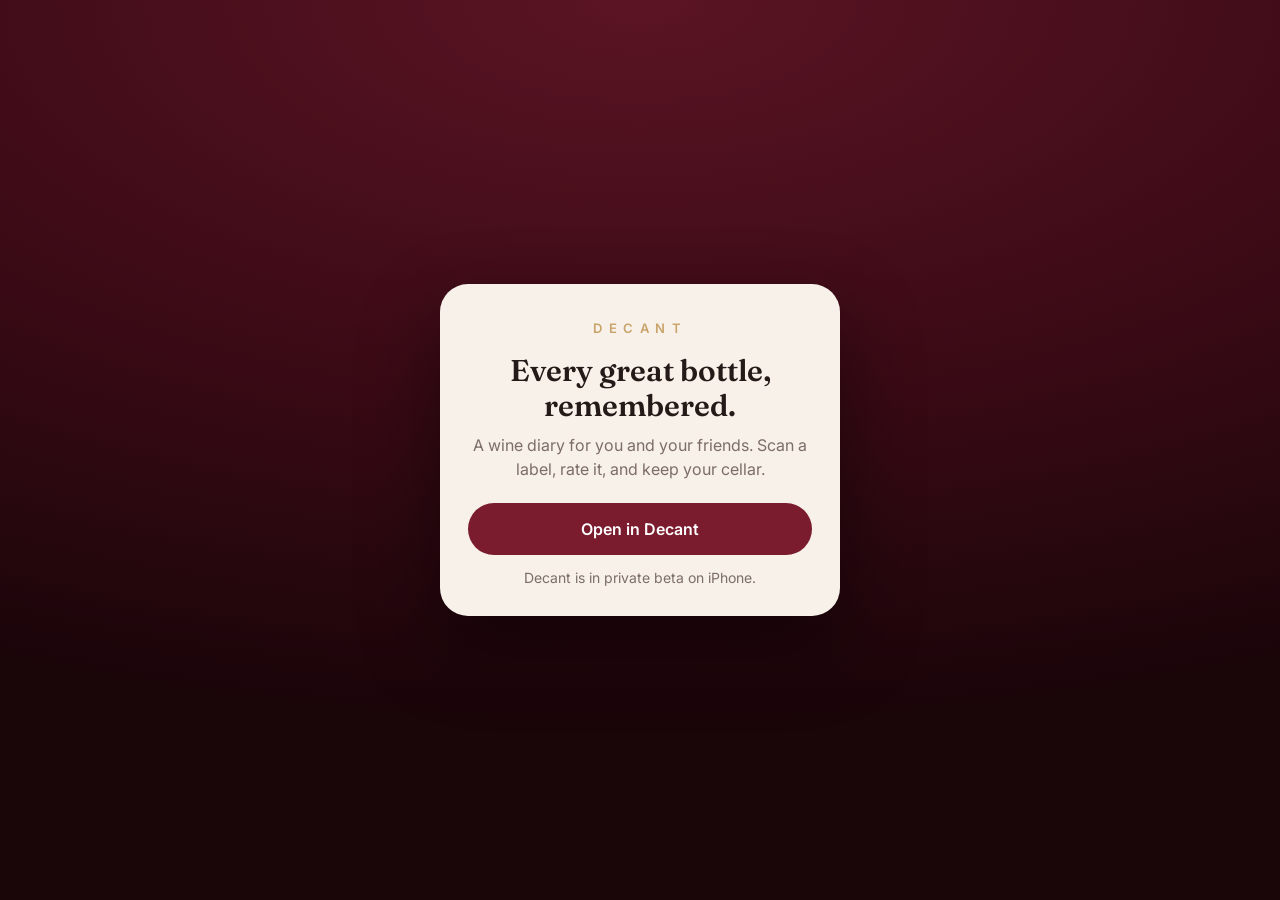
==== web/index.html @ cff49ea8 "LWIN catalog, invite-only membership, editable tastings and UI polish - Replace the editorial seed c" ====
<!doctype html>
<html lang="en">
<head>
<meta charset="utf-8">
<meta name="viewport" content="width=device-width, initial-scale=1">
<title>Decant</title>
<meta name="description" content="Decant is a wine diary for you and your friends. Scan a label, rate it, keep your cellar.">
<meta property="og:title" content="Decant">
<meta property="og:description" content="A wine diary for you and your friends. Invite-only for now.">
<meta name="theme-color" content="#4A0F1C">
<link rel="preconnect" href="https://fonts.googleapis.com">
<link href="https://fonts.googleapis.com/css2?family=Fraunces:opsz,wght@9..144,600&family=Inter:wght@400;600&display=swap" rel="stylesheet">
<style>
  :root { --cream: #F7F1EA; --burgundy: #7A1C2E; --deep: #3A0A15; --gold: #C9A46A; --ink: #241A17; --muted: #7C6E66; }
  * { box-sizing: border-box; }
  body { margin: 0; min-height: 100vh; display: grid; place-items: center; padding: 24px 16px;
         background: radial-gradient(120% 80% at 50% 0%, #5B1424 0%, var(--deep) 55%, #1A0509 100%);
         font-family: Inter, system-ui, sans-serif; color: var(--ink); }
  .card { width: 100%; max-width: 400px; background: var(--cream); border-radius: 28px; padding: 36px 28px 28px;
          text-align: center; box-shadow: 0 30px 80px rgba(0,0,0,.45); }
  .mark { letter-spacing: .5em; color: var(--gold); font-weight: 600; font-size: 13px; margin-bottom: 18px; }
  h1 { font-family: Fraunces, Georgia, serif; font-weight: 600; font-size: 30px; line-height: 1.15; margin: 0 0 10px; }
  p { color: var(--muted); line-height: 1.5; margin: 0 0 22px; }
  .code { font: 600 28px/1 ui-monospace, Menlo, monospace; letter-spacing: .3em; padding: 16px 0 16px .3em;
          border: 1.5px dashed var(--gold); border-radius: 16px; margin: 0 0 22px; background: #fff8; }
  .btn { display: block; text-decoration: none; background: var(--burgundy); color: #fff; font-weight: 600;
         padding: 16px; border-radius: 999px; margin-bottom: 12px; }
  .ghost { color: var(--burgundy); font-weight: 600; font-size: 14px; text-decoration: none; }
  .hidden { display: none; }
</style>
</head>
<body>
<main class="card">
  <div class="mark">DECANT</div>
  <h1 id="title">Every great bottle, remembered.</h1>
  <p id="body">A wine diary for you and your friends. Scan a label, rate it, and keep your cellar.</p>
  <div id="code" class="code hidden"></div>
  <a id="open" class="btn" href="decant://">Open in Decant</a>
  <p style="font-size:14px;margin:6px 0 0">Decant is in private beta on iPhone.</p>
</main>
<script>
  // Universal links open the app directly when it's installed; this page is the fallback.
  const [, kind, value] = location.pathname.split("/");
  const safe = (value || "").replace(/[^A-Za-z0-9-]/g, "");
  const copy = {
    t: ["A tasting on Decant", "Someone shared a tasting with you. Open it in Decant to see the rating and review."],
    u: ["A Decant profile", "See their diary, cellar highlights and favourite bottles in Decant."],
    w: ["A wine on Decant", "See ratings and reviews for this wine in Decant."],
    invite: ["You're invited to Decant", "Decant is invite-only. Use this code when you sign up."],
  }[kind];
  if (copy && safe) {
    document.getElementById("title").textContent = copy[0];
    document.getElementById("body").textContent = copy[1];
    document.getElementById("open").href = `decant://${kind}/${safe}`;
    if (kind === "invite") {
      const el = document.getElementById("code");
      el.textContent = safe.toUpperCase();
      el.classList.remove("hidden");
    }
  }
</script>
</body>
</html>
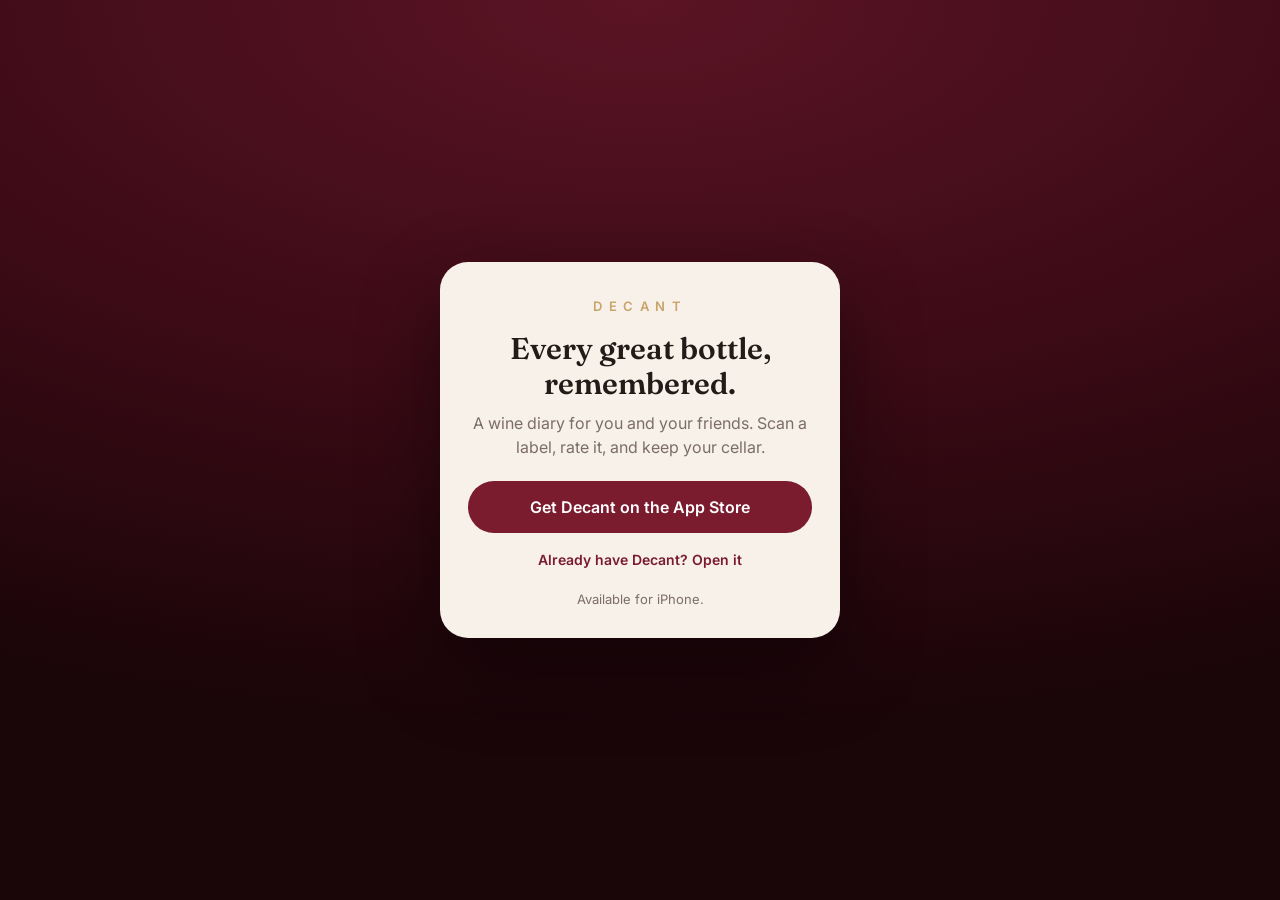
==== commit 1c1f6eea: "Fix avatar uploads, send share links to the App Store, show unlimited invites - Storage: add a SELEC" ====
--- a/web/index.html
+++ b/web/index.html
@@ -8,6 +8,7 @@
 <meta property="og:title" content="Decant">
 <meta property="og:description" content="A wine diary for you and your friends. Invite-only for now.">
 <meta name="theme-color" content="#4A0F1C">
+<meta name="apple-itunes-app" content="app-id=6827748559">
 <link rel="preconnect" href="https://fonts.googleapis.com">
 <link href="https://fonts.googleapis.com/css2?family=Fraunces:opsz,wght@9..144,600&family=Inter:wght@400;600&display=swap" rel="stylesheet">
 <style>
@@ -25,7 +26,8 @@
           border: 1.5px dashed var(--gold); border-radius: 16px; margin: 0 0 22px; background: #fff8; }
   .btn { display: block; text-decoration: none; background: var(--burgundy); color: #fff; font-weight: 600;
          padding: 16px; border-radius: 999px; margin-bottom: 12px; }
-  .ghost { color: var(--burgundy); font-weight: 600; font-size: 14px; text-decoration: none; }
+  .ghost { color: var(--burgundy); font-weight: 600; font-size: 14px; text-decoration: none; display: inline-block; padding: 6px 0; }
+  .ghost-btn { width: 100%; border: 1.5px solid var(--burgundy); background: transparent; color: var(--burgundy); font: inherit; font-weight: 600; cursor: pointer; }
   .hidden { display: none; }
 </style>
 </head>
@@ -35,8 +37,10 @@
   <h1 id="title">Every great bottle, remembered.</h1>
   <p id="body">A wine diary for you and your friends. Scan a label, rate it, and keep your cellar.</p>
   <div id="code" class="code hidden"></div>
-  <a id="open" class="btn" href="decant://">Open in Decant</a>
-  <p style="font-size:14px;margin:6px 0 0">Decant is in private beta on iPhone.</p>
+  <button id="copy" class="btn ghost-btn hidden" type="button">Copy invite code</button>
+  <a id="store" class="btn" href="https://apps.apple.com/us/app/decant-wine-scanner-cellar/id6827748559">Get Decant on the App Store</a>
+  <a id="open" class="ghost" href="decant://">Already have Decant? Open it</a>
+  <p style="font-size:13px;margin:16px 0 0">Available for iPhone.</p>
 </main>
 <script>
   // Universal links open the app directly when it's installed; this page is the fallback.
@@ -46,7 +50,7 @@
     t: ["A tasting on Decant", "Someone shared a tasting with you. Open it in Decant to see the rating and review."],
     u: ["A Decant profile", "See their diary, cellar highlights and favourite bottles in Decant."],
     w: ["A wine on Decant", "See ratings and reviews for this wine in Decant."],
-    invite: ["You're invited to Decant", "Decant is invite-only. Use this code when you sign up."],
+    invite: ["You're invited to Decant", "Decant is invite-only. Get the app, then enter this code when you sign up."],
   }[kind];
   if (copy && safe) {
     document.getElementById("title").textContent = copy[0];
@@ -56,6 +60,12 @@
       const el = document.getElementById("code");
       el.textContent = safe.toUpperCase();
       el.classList.remove("hidden");
+      const copyBtn = document.getElementById("copy");
+      copyBtn.classList.remove("hidden");
+      copyBtn.addEventListener("click", async () => {
+        try { await navigator.clipboard.writeText(safe.toUpperCase()); copyBtn.textContent = "Copied"; }
+        catch { const r = document.createRange(); r.selectNodeContents(el); getSelection().removeAllRanges(); getSelection().addRange(r); }
+      });
     }
   }
 </script>
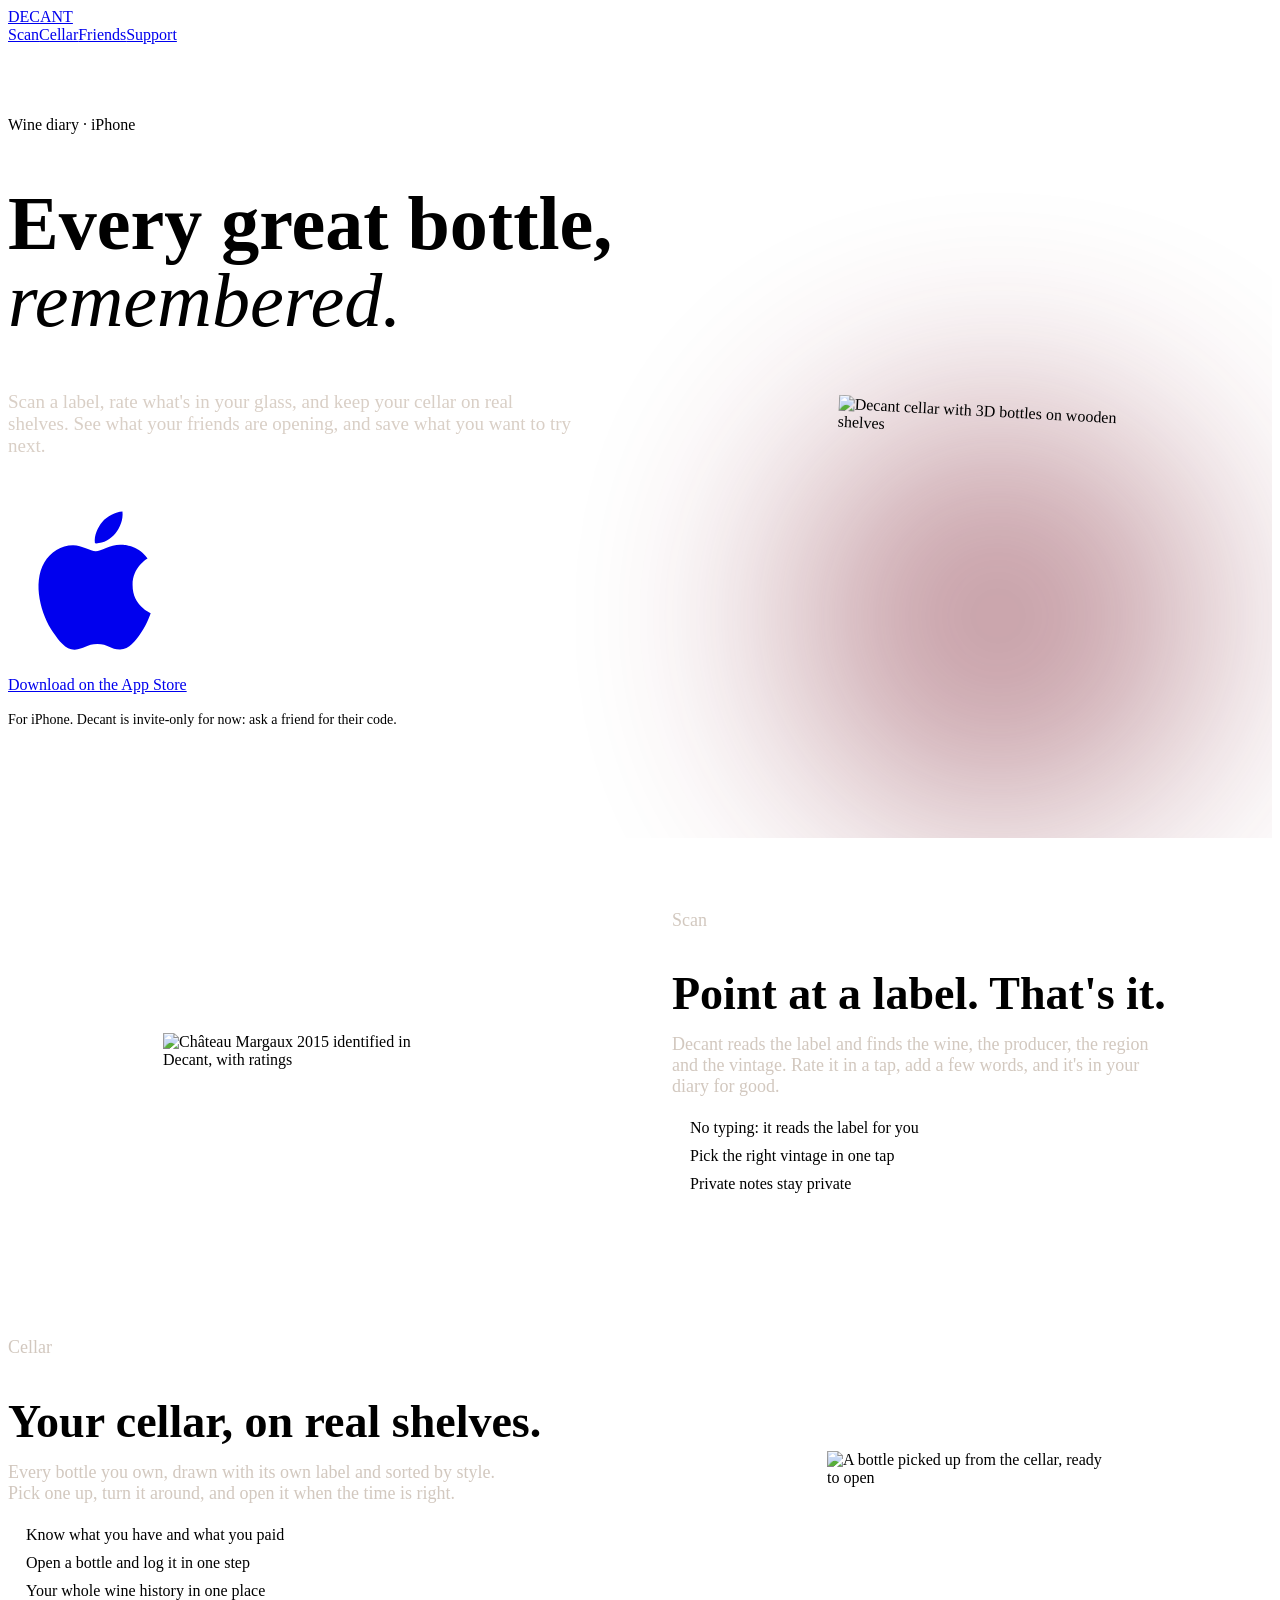
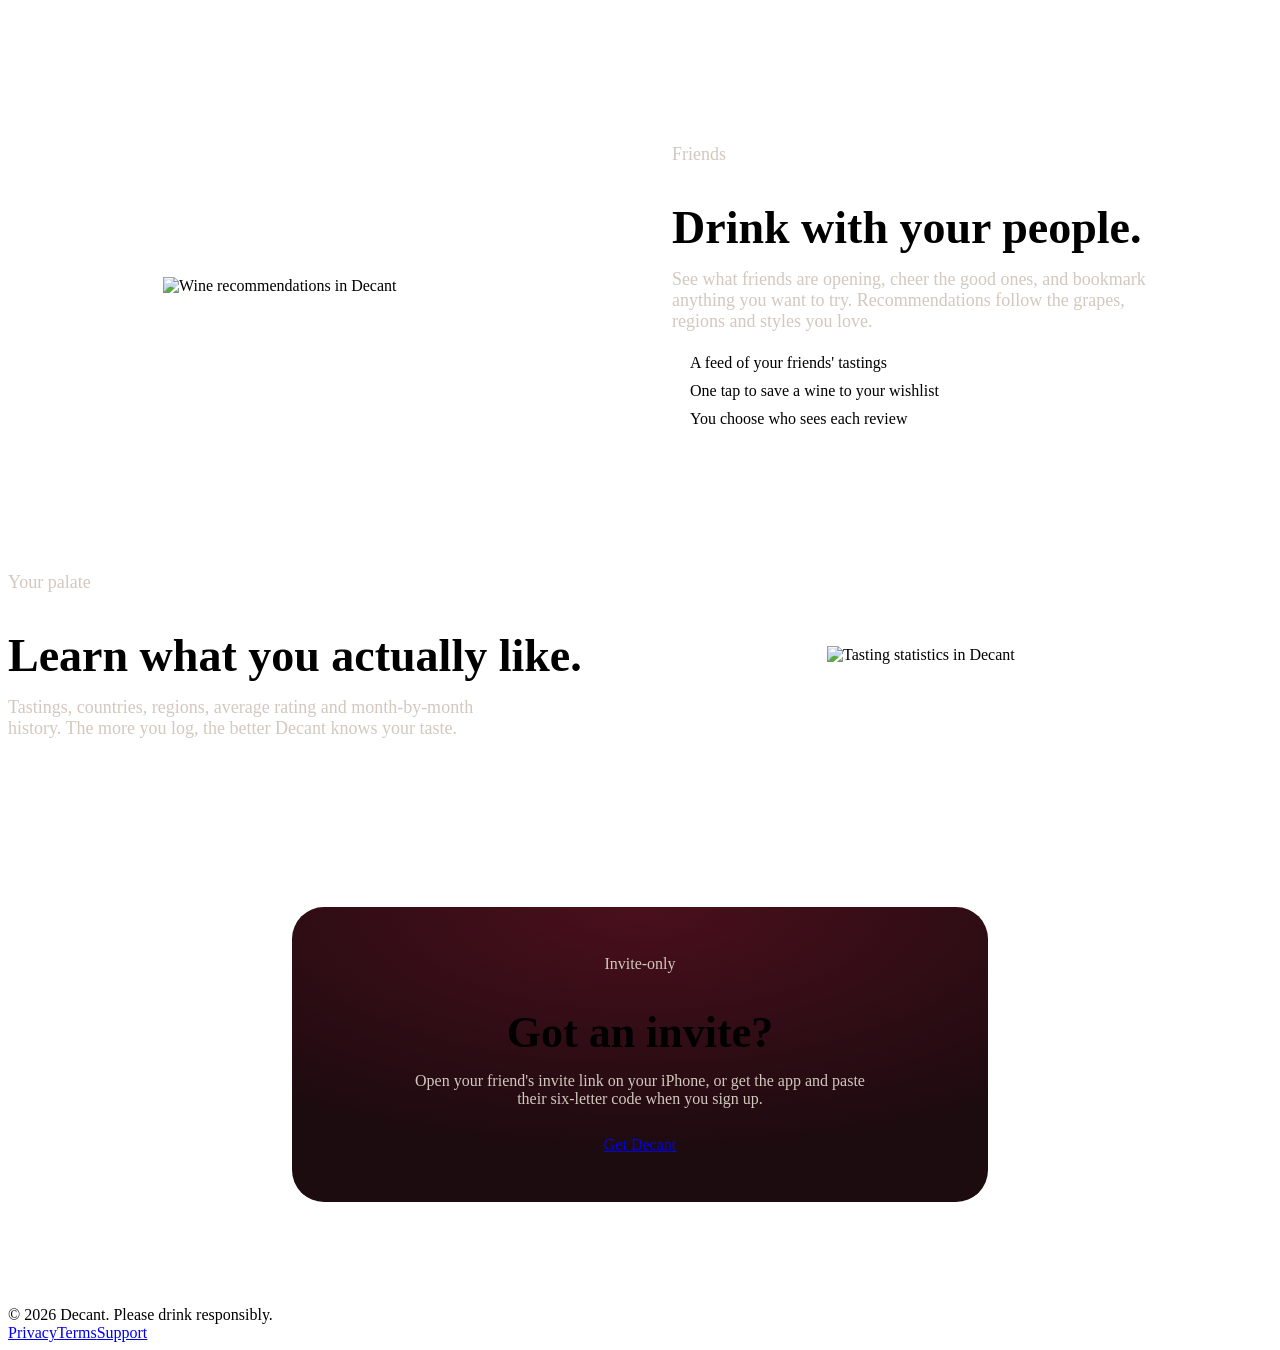
==== commit f716d6e9: "Move to getdecant.xyz: new website, legal pages on the domain, universal links for the new hosts Co-" ====
--- a/web/index.html
+++ b/web/index.html
@@ -3,71 +3,152 @@
 <head>
 <meta charset="utf-8">
 <meta name="viewport" content="width=device-width, initial-scale=1">
-<title>Decant</title>
-<meta name="description" content="Decant is a wine diary for you and your friends. Scan a label, rate it, keep your cellar.">
+<title>Decant · A wine diary for you and your friends</title>
+<meta name="description" content="Scan any wine label, rate it, and keep your cellar on real shelves. See what your friends are opening. Decant for iPhone.">
 <meta property="og:title" content="Decant">
-<meta property="og:description" content="A wine diary for you and your friends. Invite-only for now.">
-<meta name="theme-color" content="#4A0F1C">
+<meta property="og:description" content="A wine diary for you and your friends. Scan a label, rate it, keep your cellar.">
+<meta property="og:url" content="https://www.getdecant.xyz/">
+<meta property="og:image" content="https://www.getdecant.xyz/img/cellar.jpg">
+<meta name="theme-color" content="#120709">
 <meta name="apple-itunes-app" content="app-id=6827748559">
+<link rel="icon" href="/img/icon.png">
+<link rel="apple-touch-icon" href="/apple-touch-icon.png">
 <link rel="preconnect" href="https://fonts.googleapis.com">
-<link href="https://fonts.googleapis.com/css2?family=Fraunces:opsz,wght@9..144,600&family=Inter:wght@400;600&display=swap" rel="stylesheet">
+<link rel="preconnect" href="https://fonts.gstatic.com" crossorigin>
+<link href="https://fonts.googleapis.com/css2?family=Fraunces:opsz,wght@9..144,500;9..144,600&family=Inter:wght@400;500;600&display=swap" rel="stylesheet">
+<link rel="stylesheet" href="/site.css">
 <style>
-  :root { --cream: #F7F1EA; --burgundy: #7A1C2E; --deep: #3A0A15; --gold: #C9A46A; --ink: #241A17; --muted: #7C6E66; }
-  * { box-sizing: border-box; }
-  body { margin: 0; min-height: 100vh; display: grid; place-items: center; padding: 24px 16px;
-         background: radial-gradient(120% 80% at 50% 0%, #5B1424 0%, var(--deep) 55%, #1A0509 100%);
-         font-family: Inter, system-ui, sans-serif; color: var(--ink); }
-  .card { width: 100%; max-width: 400px; background: var(--cream); border-radius: 28px; padding: 36px 28px 28px;
-          text-align: center; box-shadow: 0 30px 80px rgba(0,0,0,.45); }
-  .mark { letter-spacing: .5em; color: var(--gold); font-weight: 600; font-size: 13px; margin-bottom: 18px; }
-  h1 { font-family: Fraunces, Georgia, serif; font-weight: 600; font-size: 30px; line-height: 1.15; margin: 0 0 10px; }
-  p { color: var(--muted); line-height: 1.5; margin: 0 0 22px; }
-  .code { font: 600 28px/1 ui-monospace, Menlo, monospace; letter-spacing: .3em; padding: 16px 0 16px .3em;
-          border: 1.5px dashed var(--gold); border-radius: 16px; margin: 0 0 22px; background: #fff8; }
-  .btn { display: block; text-decoration: none; background: var(--burgundy); color: #fff; font-weight: 600;
-         padding: 16px; border-radius: 999px; margin-bottom: 12px; }
-  .ghost { color: var(--burgundy); font-weight: 600; font-size: 14px; text-decoration: none; display: inline-block; padding: 6px 0; }
-  .ghost-btn { width: 100%; border: 1.5px solid var(--burgundy); background: transparent; color: var(--burgundy); font: inherit; font-weight: 600; cursor: pointer; }
-  .hidden { display: none; }
+  .hero { position: relative; overflow: hidden;
+          background: radial-gradient(90% 70% at 70% 30%, #4A0F1C 0%, #250A10 45%, var(--night) 80%); }
+  .hero::after { content: ""; position: absolute; inset: auto 0 0 0; height: 160px;
+                 background: linear-gradient(transparent, var(--night)); pointer-events: none; }
+  .hero-grid { display: grid; grid-template-columns: 1.1fr .9fr; gap: 48px; align-items: center; padding: 56px 0 96px; }
+  .hero h1 { font-size: clamp(44px, 7vw, 76px); line-height: 1.02; }
+  .hero h1 em { font-style: italic; color: var(--gold); font-weight: 500; }
+  .lede { color: #D9CFC6; font-size: 19px; max-width: 30em; margin: 22px 0 32px; }
+  .ctas { display: flex; flex-wrap: wrap; gap: 12px; align-items: center; }
+  .note { color: var(--muted); font-size: 14px; margin-top: 18px; }
+  .hero-art { position: relative; display: flex; justify-content: center; }
+  .hero-art .phone { max-width: 320px; transform: rotate(3deg); }
+  .hero-art .phone.back { position: absolute; max-width: 270px; left: -6%; top: 13%; transform: rotate(-7deg); opacity: .55; filter: blur(.5px); }
+  .glow { position: absolute; width: 420px; height: 420px; border-radius: 50%; background: #7A1C2E; filter: blur(110px); opacity: .45; top: 10%; }
+
+  .feature { display: grid; grid-template-columns: 1fr 1fr; gap: 64px; align-items: center; padding: 72px 0; }
+  .feature + .feature { border-top: 1px solid var(--line); }
+  .feature .phone { margin: 0 auto; max-width: 290px; }
+  .feature.flip .art { order: 2; }
+  .feature h2 { font-size: clamp(32px, 4.5vw, 46px); line-height: 1.08; margin-bottom: 16px; }
+  .feature p { color: #D2C8BF; font-size: 18px; margin: 0; max-width: 28em; }
+  .points { list-style: none; padding: 0; margin: 22px 0 0; display: grid; gap: 10px; color: var(--muted); font-size: 16px; }
+  .points li::before { content: ""; display: inline-block; width: 6px; height: 6px; border-radius: 50%; background: var(--gold); margin: 0 12px 2px 0; }
+
+  .invite { text-align: center; padding: 96px 0 104px; }
+  .invite-card { max-width: 640px; margin: 0 auto; padding: 48px 28px; border-radius: 32px;
+                 background: radial-gradient(120% 120% at 50% 0%, #4A0F1C, #1C0B0F 70%); border: 1px solid var(--line); }
+  .invite h2 { font-size: clamp(32px, 5vw, 44px); line-height: 1.1; margin-bottom: 14px; }
+  .invite p { color: #D2C8BF; margin: 0 auto 28px; max-width: 30em; }
+
+  @media (max-width: 860px) {
+    .nav-links { display: none; }
+    .hero-grid { grid-template-columns: 1fr; padding: 24px 0 72px; gap: 56px; text-align: center; }
+    .lede { margin-left: auto; margin-right: auto; }
+    .ctas { justify-content: center; }
+    .hero-art .phone { max-width: 260px; }
+    .hero-art .phone.back { display: none; }
+    .feature, .feature.flip { grid-template-columns: 1fr; gap: 40px; padding: 56px 0; text-align: center; }
+    .feature.flip .art { order: 0; }
+    .feature p { margin: 0 auto; }
+    .feature .phone { max-width: 250px; }
+    .points { justify-items: center; }
+  }
 </style>
 </head>
 <body>
-<main class="card">
-  <div class="mark">DECANT</div>
-  <h1 id="title">Every great bottle, remembered.</h1>
-  <p id="body">A wine diary for you and your friends. Scan a label, rate it, and keep your cellar.</p>
-  <div id="code" class="code hidden"></div>
-  <button id="copy" class="btn ghost-btn hidden" type="button">Copy invite code</button>
-  <a id="store" class="btn" href="https://apps.apple.com/us/app/decant-wine-scanner-cellar/id6827748559">Get Decant on the App Store</a>
-  <a id="open" class="ghost" href="decant://">Already have Decant? Open it</a>
-  <p style="font-size:13px;margin:16px 0 0">Available for iPhone.</p>
+<header class="hero">
+  <div class="wrap">
+    <nav class="nav">
+      <a class="brand" href="/"><img src="/img/icon.png" alt="">DECANT</a>
+      <div class="nav-links">
+        <a href="#scan">Scan</a><a href="#cellar">Cellar</a><a href="#friends">Friends</a><a href="/support">Support</a>
+      </div>
+    </nav>
+    <div class="hero-grid">
+      <div>
+        <p class="eyebrow">Wine diary · iPhone</p>
+        <h1>Every great bottle, <em>remembered.</em></h1>
+        <p class="lede">Scan a label, rate what's in your glass, and keep your cellar on real shelves. See what your friends are opening, and save what you want to try next.</p>
+        <div class="ctas">
+          <a class="btn btn-primary" href="https://apps.apple.com/us/app/decant-wine-scanner-cellar/id6827748559">
+            <svg viewBox="0 0 24 24" fill="currentColor" aria-hidden="true"><path d="M16.37 12.6c-.02-2.3 1.88-3.4 1.96-3.46-1.07-1.56-2.73-1.77-3.32-1.8-1.41-.14-2.76.83-3.48.83-.72 0-1.82-.81-3-.79-1.54.02-2.96.9-3.76 2.27-1.6 2.78-.41 6.9 1.15 9.16.76 1.1 1.67 2.34 2.86 2.3 1.15-.05 1.58-.74 2.97-.74 1.38 0 1.77.74 2.98.72 1.23-.02 2.01-1.12 2.77-2.23.87-1.28 1.23-2.52 1.25-2.58-.03-.01-2.4-.92-2.38-3.68zM14.1 5.86c.63-.77 1.06-1.83.94-2.89-.91.04-2.01.61-2.66 1.37-.58.68-1.1 1.76-.96 2.8 1.02.08 2.05-.52 2.68-1.28z"/></svg>
+            Download on the App Store
+          </a>
+        </div>
+        <p class="note">For iPhone. Decant is invite-only for now: ask a friend for their code.</p>
+      </div>
+      <div class="hero-art">
+        <div class="glow"></div>
+        <div class="phone back"><img src="/img/discover.jpg" alt=""></div>
+        <div class="phone"><img src="/img/cellar.jpg" alt="Decant cellar with 3D bottles on wooden shelves"></div>
+      </div>
+    </div>
+  </div>
+</header>
+
+<main class="wrap">
+  <section class="feature" id="scan">
+    <div class="art"><div class="phone"><img src="/img/wine-detail.jpg" alt="Château Margaux 2015 identified in Decant, with ratings" loading="lazy"></div></div>
+    <div>
+      <p class="eyebrow">Scan</p>
+      <h2>Point at a label. That's it.</h2>
+      <p>Decant reads the label and finds the wine, the producer, the region and the vintage. Rate it in a tap, add a few words, and it's in your diary for good.</p>
+      <ul class="points"><li>No typing: it reads the label for you</li><li>Pick the right vintage in one tap</li><li>Private notes stay private</li></ul>
+    </div>
+  </section>
+
+  <section class="feature flip" id="cellar">
+    <div class="art"><div class="phone"><img src="/img/inspect.jpg" alt="A bottle picked up from the cellar, ready to open" loading="lazy"></div></div>
+    <div>
+      <p class="eyebrow">Cellar</p>
+      <h2>Your cellar, on real shelves.</h2>
+      <p>Every bottle you own, drawn with its own label and sorted by style. Pick one up, turn it around, and open it when the time is right.</p>
+      <ul class="points"><li>Know what you have and what you paid</li><li>Open a bottle and log it in one step</li><li>Your whole wine history in one place</li></ul>
+    </div>
+  </section>
+
+  <section class="feature" id="friends">
+    <div class="art"><div class="phone"><img src="/img/discover.jpg" alt="Wine recommendations in Decant" loading="lazy"></div></div>
+    <div>
+      <p class="eyebrow">Friends</p>
+      <h2>Drink with your people.</h2>
+      <p>See what friends are opening, cheer the good ones, and bookmark anything you want to try. Recommendations follow the grapes, regions and styles you love.</p>
+      <ul class="points"><li>A feed of your friends' tastings</li><li>One tap to save a wine to your wishlist</li><li>You choose who sees each review</li></ul>
+    </div>
+  </section>
+
+  <section class="feature flip">
+    <div class="art"><div class="phone"><img src="/img/stats.jpg" alt="Tasting statistics in Decant" loading="lazy"></div></div>
+    <div>
+      <p class="eyebrow">Your palate</p>
+      <h2>Learn what you actually like.</h2>
+      <p>Tastings, countries, regions, average rating and month-by-month history. The more you log, the better Decant knows your taste.</p>
+    </div>
+  </section>
+
+  <section class="invite">
+    <div class="invite-card">
+      <p class="eyebrow">Invite-only</p>
+      <h2>Got an invite?</h2>
+      <p>Open your friend's invite link on your iPhone, or get the app and paste their six-letter code when you sign up.</p>
+      <a class="btn btn-primary" href="https://apps.apple.com/us/app/decant-wine-scanner-cellar/id6827748559">Get Decant</a>
+    </div>
+  </section>
 </main>
-<script>
-  // Universal links open the app directly when it's installed; this page is the fallback.
-  const [, kind, value] = location.pathname.split("/");
-  const safe = (value || "").replace(/[^A-Za-z0-9-]/g, "");
-  const copy = {
-    t: ["A tasting on Decant", "Someone shared a tasting with you. Open it in Decant to see the rating and review."],
-    u: ["A Decant profile", "See their diary, cellar highlights and favourite bottles in Decant."],
-    w: ["A wine on Decant", "See ratings and reviews for this wine in Decant."],
-    invite: ["You're invited to Decant", "Decant is invite-only. Get the app, then enter this code when you sign up."],
-  }[kind];
-  if (copy && safe) {
-    document.getElementById("title").textContent = copy[0];
-    document.getElementById("body").textContent = copy[1];
-    document.getElementById("open").href = `decant://${kind}/${safe}`;
-    if (kind === "invite") {
-      const el = document.getElementById("code");
-      el.textContent = safe.toUpperCase();
-      el.classList.remove("hidden");
-      const copyBtn = document.getElementById("copy");
-      copyBtn.classList.remove("hidden");
-      copyBtn.addEventListener("click", async () => {
-        try { await navigator.clipboard.writeText(safe.toUpperCase()); copyBtn.textContent = "Copied"; }
-        catch { const r = document.createRange(); r.selectNodeContents(el); getSelection().removeAllRanges(); getSelection().addRange(r); }
-      });
-    }
-  }
-</script>
+
+<footer class="foot">
+  <div class="wrap">
+    <span>© 2026 Decant. Please drink responsibly.</span>
+    <nav><a href="/privacy">Privacy</a><a href="/terms">Terms</a><a href="/support">Support</a></nav>
+  </div>
+</footer>
 </body>
 </html>
